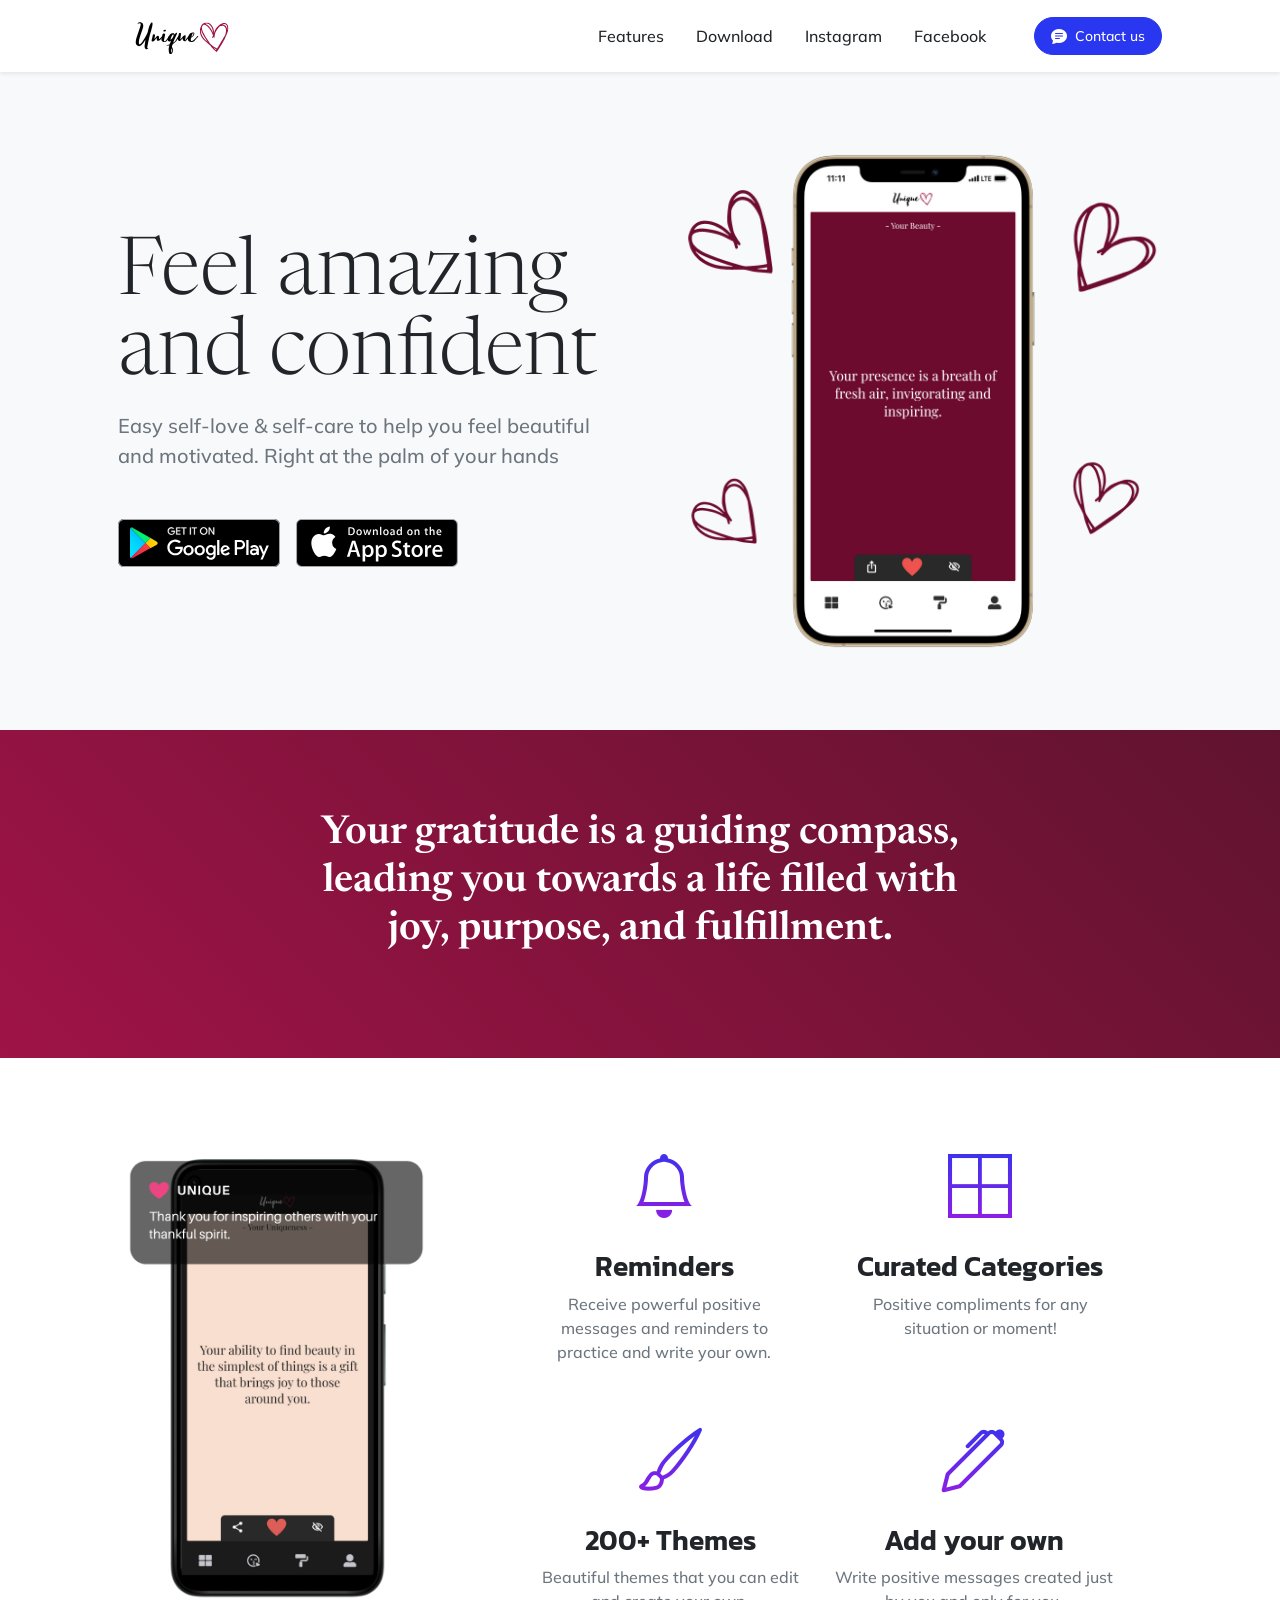
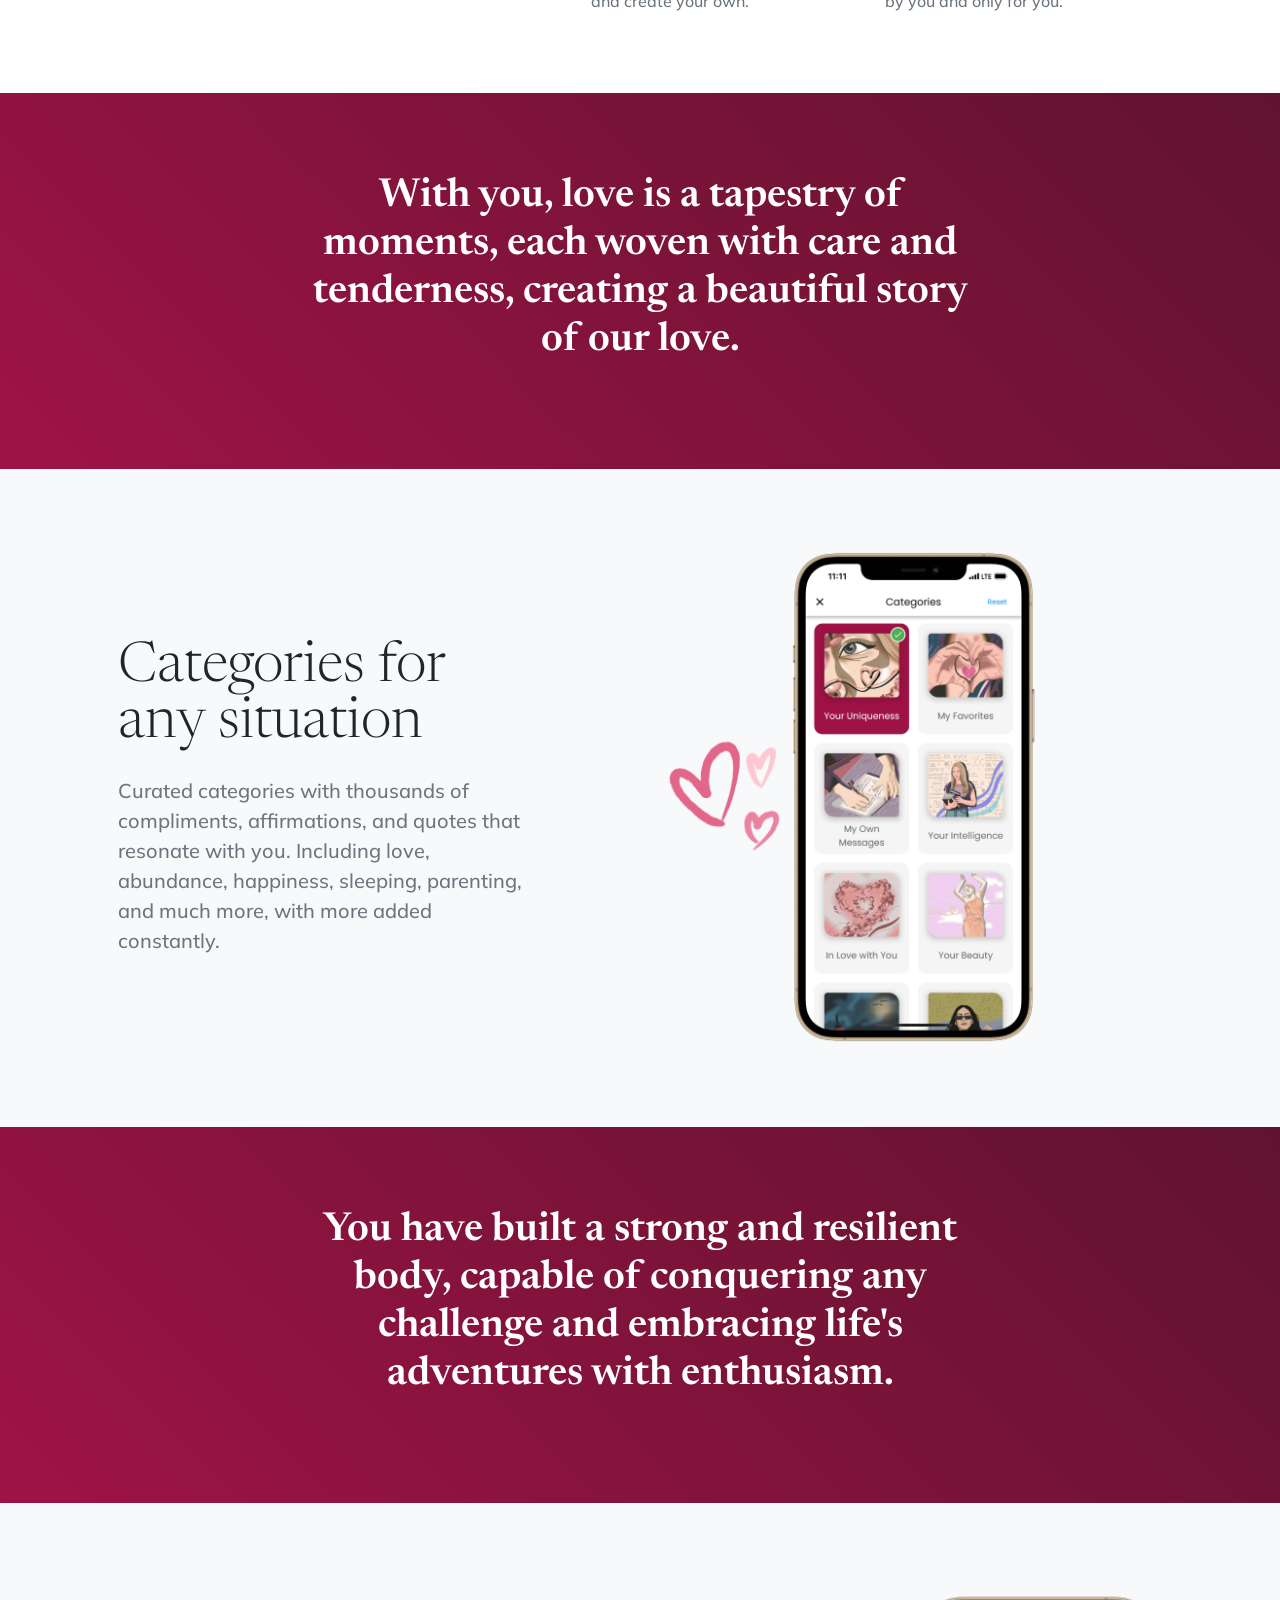
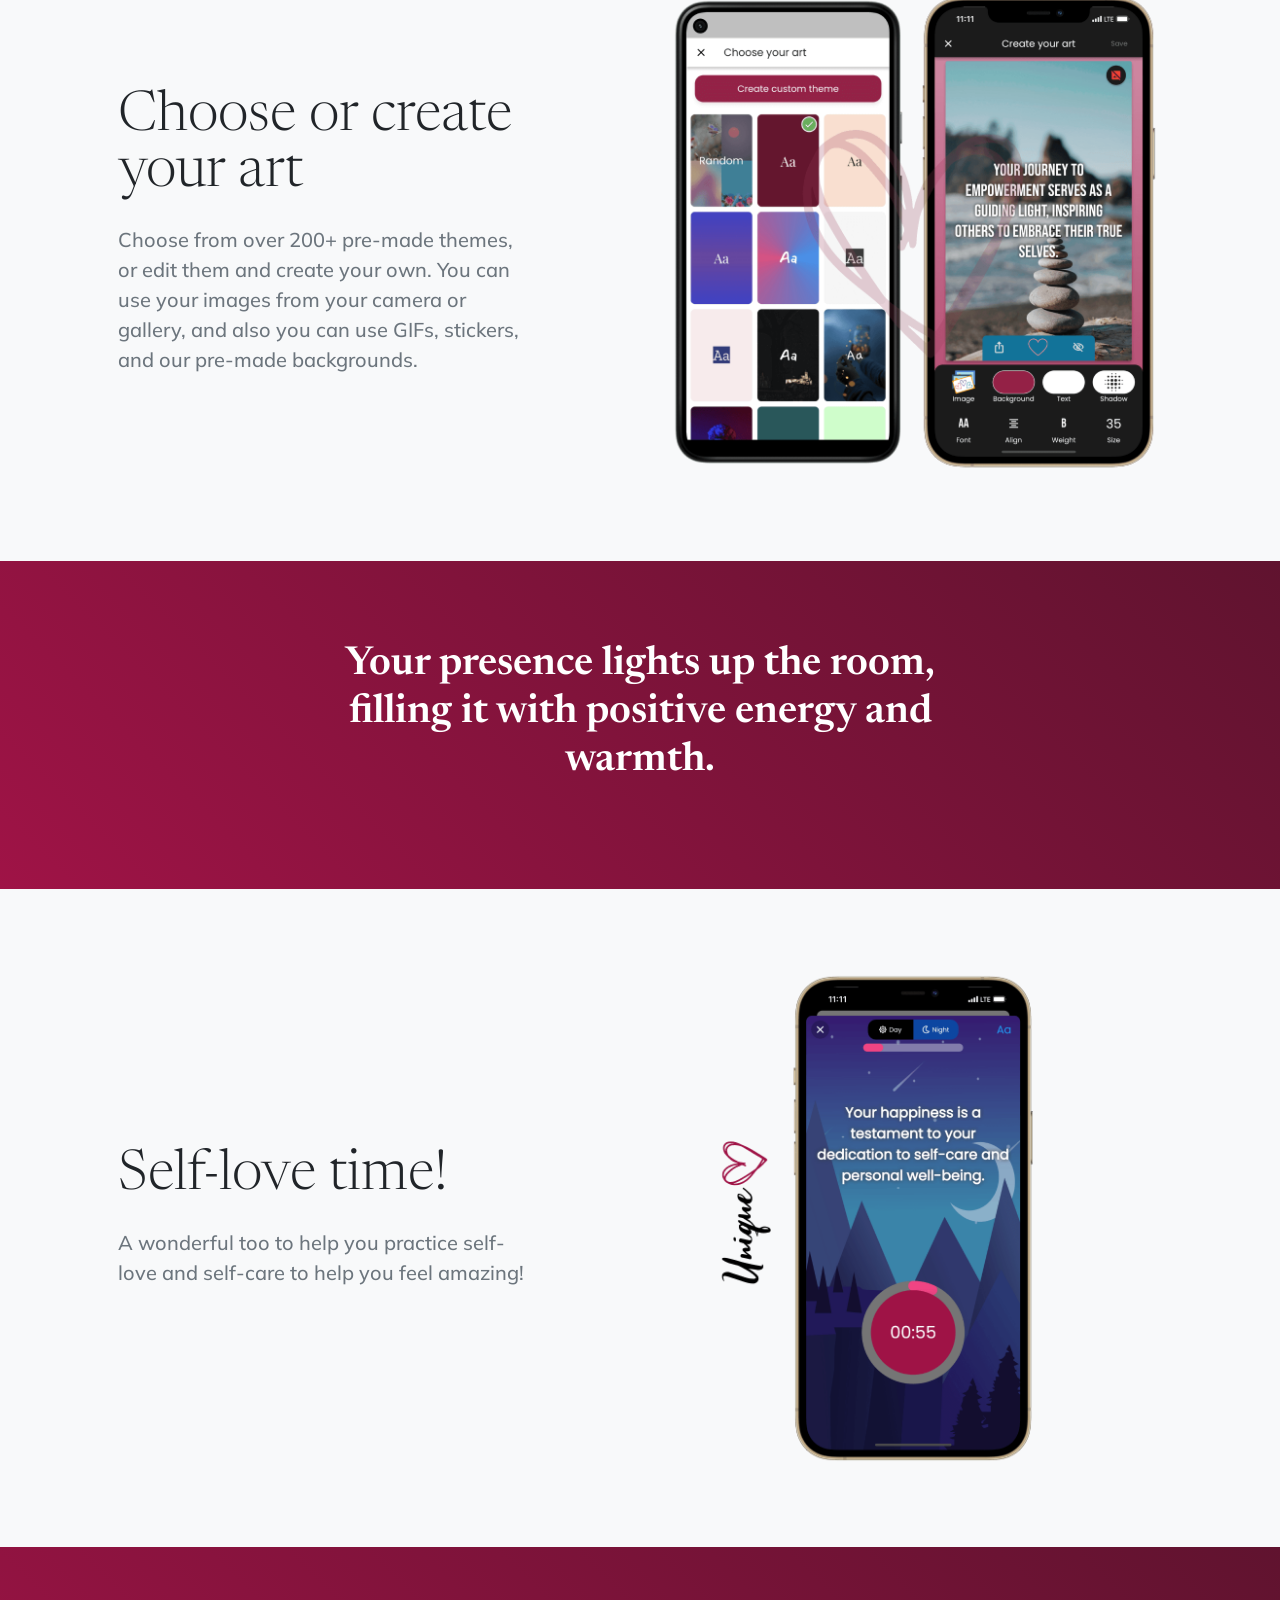
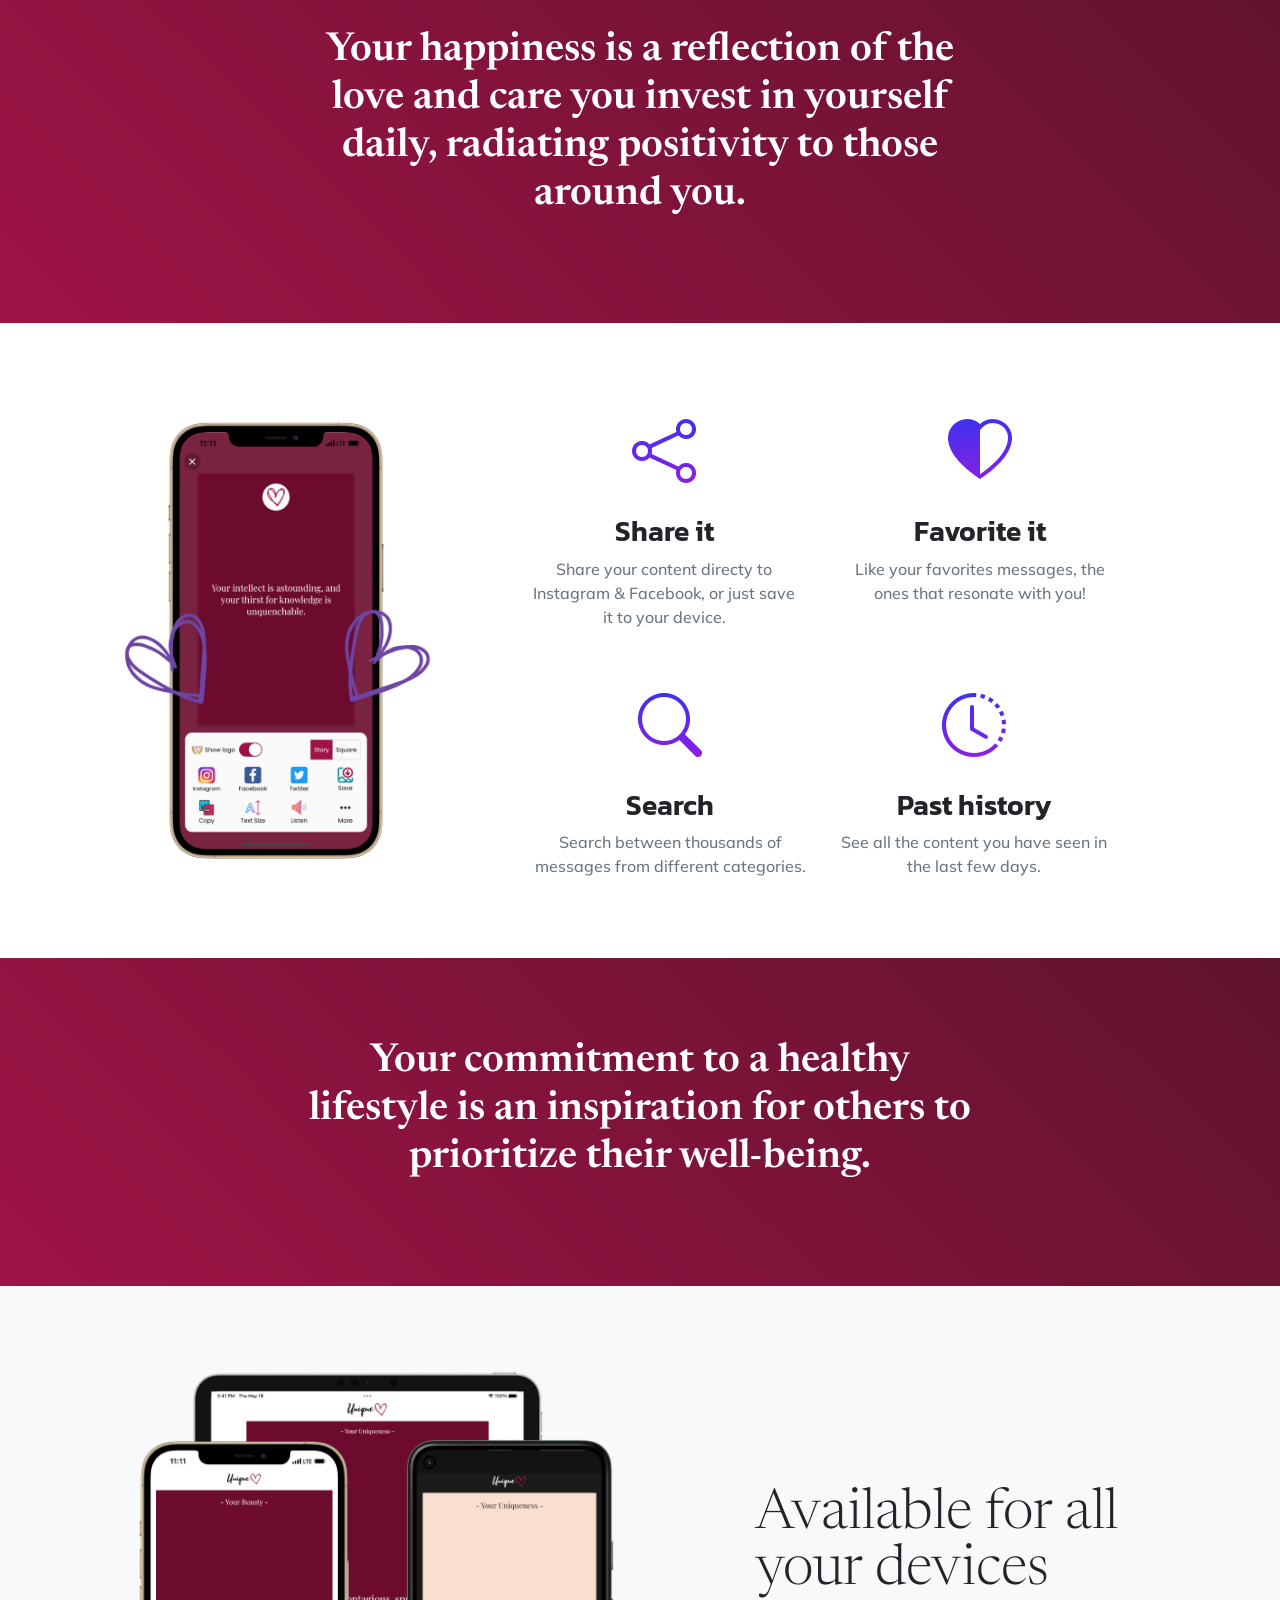
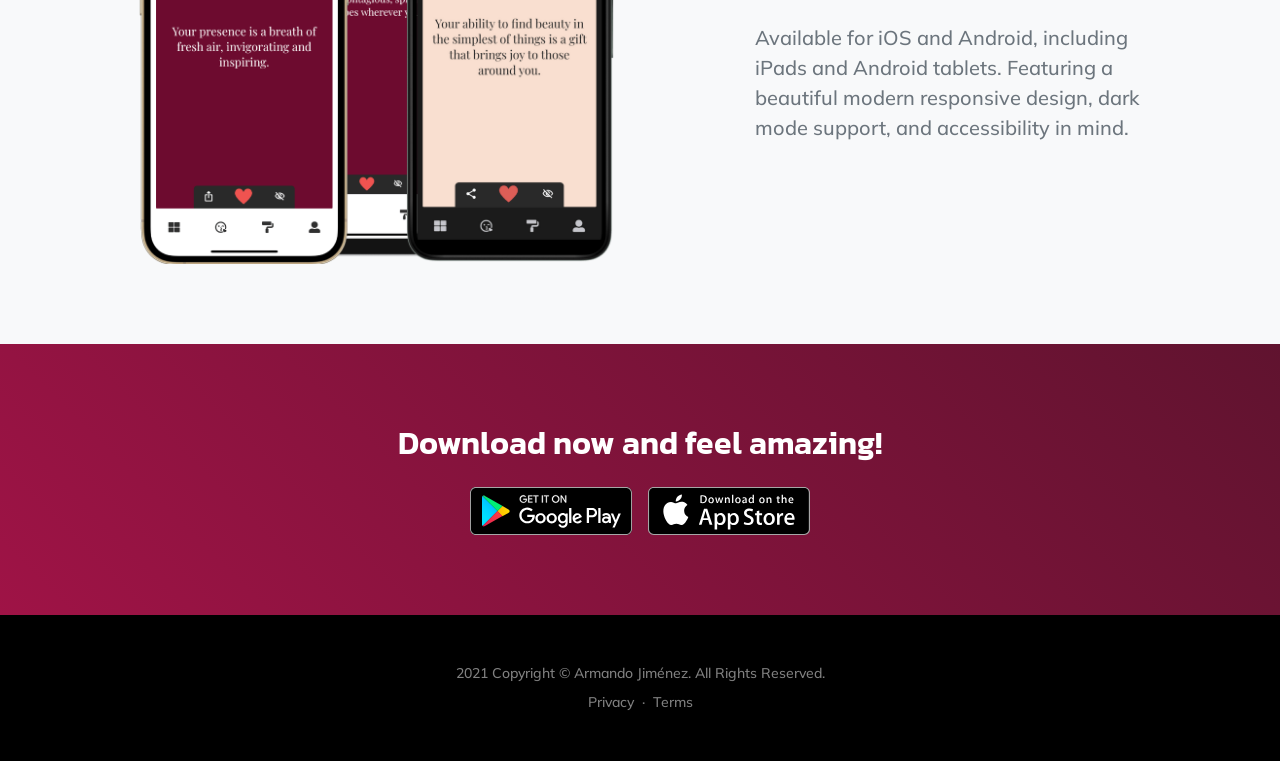
==== index.html @ 0b8b9c2d "initial commit" ====
<!DOCTYPE html>
<html lang="en">
    <head>
        <meta charset="utf-8" />
        <meta name="viewport" content="width=device-width, initial-scale=1, shrink-to-fit=no" />
        <meta property="og:title" content="Unique - Self love & Self care" />
        <meta property="og:type" content="website" />
        <meta property="og:description" content="Feel amazing and confident with compliments, affirmations, & quotes for inspiration." />
        <meta property="og:image" content="https://github.com/armandojimenez/unique-app/assets/img/main.png" />
        <meta name="description" content="Feel amazing and confident with compliments, affirmations, & quotes for inspiration." />
        <meta name="author" content="Armando Jimenez" />
        <meta name="p:domain_verify" content="f61925b1692892ebae96a709e22c1e4a"/>
        <meta name="apple-itunes-app" content="app-id=6449202206">
        <title>Unique - Self love & Self care</title>
        
        <link rel="icon" type="image/x-icon" href="assets/favicon.ico" />
        <!-- Bootstrap icons-->
        <link href="https://cdn.jsdelivr.net/npm/bootstrap-icons@1.5.0/font/bootstrap-icons.css" rel="stylesheet" />
        <!-- Google fonts-->
        <link rel="preconnect" href="https://fonts.gstatic.com" />
        <link href="https://fonts.googleapis.com/css2?family=Newsreader:ital,wght@0,600;1,600&amp;display=swap" rel="stylesheet" />
        <link href="https://fonts.googleapis.com/css2?family=Mulish:ital,wght@0,300;0,500;0,600;0,700;1,300;1,500;1,600;1,700&amp;display=swap" rel="stylesheet" />
        <link href="https://fonts.googleapis.com/css2?family=Kanit:ital,wght@0,400;1,400&amp;display=swap" rel="stylesheet" />
        
        <!-- Core theme CSS (includes Bootstrap)-->
        <link href="css/styles.css" rel="stylesheet" />

        
    </head>
    <body id="page-top">
        <!-- Navigation-->
        <nav class="navbar navbar-expand-lg navbar-light fixed-top shadow-sm" id="mainNav">
            <div class="container px-5">
                <a href="#page-top">
                    <img width="130" src="assets/img/unique_alt_light_en.svg" alt="Kiwi standing on oval">
                </a>
                
                <button class="navbar-toggler" type="button" data-bs-toggle="collapse" data-bs-target="#navbarResponsive" aria-controls="navbarResponsive" aria-expanded="false" aria-label="Toggle navigation">
                    Menu
                    <i class="bi-list"></i>
                </button>
                <div class="collapse navbar-collapse" id="navbarResponsive">
                    <ul class="navbar-nav ms-auto me-4 my-3 my-lg-0">
                        <li class="nav-item"><a class="nav-link me-lg-3" href="#features">Features</a></li>
                        <li class="nav-item"><a class="nav-link me-lg-3" href="#download">Download</a></li>
                        <li class="nav-item"><a class="nav-link me-lg-3" href="https://www.instagram.com/believe.apps/?hl=en" target="_blank">Instagram</a></li>
                        <li class="nav-item"><a class="nav-link me-lg-3" href="https://www.facebook.com/believe.apps" target="_blank">Facebook</a></li>



                    </ul>
                    <button class="btn btn-primary rounded-pill px-3 mb-2 mb-lg-0" data-bs-toggle="modal" data-bs-target="#feedbackModal">
                        <span class="d-flex align-items-center">
                            <i class="bi-chat-text-fill me-2"></i>
                            <span class="small">Contact us</span>
                        </span>
                    </button>
                </div>
            </div>
        </nav>
        <!-- Mashead header-->
        <header class="masthead">
            <div class="container px-5">
                <div class="row gx-5 align-items-center">
                    <div class="col-lg-6">
                        <!-- Mashead text and app badges-->
                        <div class="mb-5 mb-lg-0 text-center text-lg-start">
                            <h1 class="display-1 lh-1 mb-3">Feel amazing and confident</h1>
                            <p class="lead fw-normal text-muted mb-5">Easy self-love & self-care to help you feel beautiful and motivated. Right at the palm of your hands</p>
                            <div class="d-flex flex-column flex-lg-row align-items-center">
                                <a class="me-lg-3 mb-4 mb-lg-0" href="https://play.google.com/store/apps/details?id=dev.armandojimenez.unique"><img class="app-badge" src="assets/img/google-play-badge.svg" alt="..." /></a>
                                <a href="https://apps.apple.com/us/app/unique-self-love-reminders/id6449202206"><img class="app-badge" src="assets/img/app-store-badge.svg" alt="..." /></a>
                            </div>
                        </div>
                    </div>
                    <div class="col-lg-6">
                        <!-- Masthead device mockup feature-->
                        <div class="px-5 px-sm-0 "><img class="img-fluid " src="assets/img/main.png" alt="main app feature image" /></div>

                    </div>
                </div>
            </div>
        </header>
        <!-- Quote/testimonial aside-->
        <aside class="text-center bg-gradient-primary-to-secondary">
            <div class="container px-5">
                <div class="row gx-5 justify-content-center">
                    <div class="col-xl-8">
                        <div class="h2 fs-1 text-white mb-4">Your gratitude is a guiding compass, leading you towards a life filled with joy, purpose, and fulfillment.</div>
                        <!-- <img src="assets/img/tnw-logo.svg" alt="..." style="height: 3rem" /> -->
                    </div>
                </div>
            </div>
        </aside>
        <!-- App features section-->
        <section id="features">
            <div class="container px-5">
                <div class="row gx-5 align-items-center">
                    <div class="col-lg-8 order-lg-1 mb-5 mb-lg-0">
                        <div class="container-fluid px-5">
                            <div class="row gx-5">
                                <div class="col-md-6 mb-5">
                                    <!-- Feature item-->
                                    <div class="text-center">
                                        <i class="bi bi-bell icon-feature text-gradient d-block mb-3"></i>
                                        
                                        <h3 class="font-alt">Reminders</h3>
                                        <p class="text-muted mb-0">Receive powerful positive messages and reminders to practice and write your own.</p>
                                    </div>
                                </div>
                                <div class="col-md-6 mb-5">
                                    <!-- Feature item-->
                                    <div class="text-center">
                                        <i class="bi bi-border-all icon-feature text-gradient d-block mb-3"></i>
                                        <h3 class="font-alt">Curated Categories</h3>
                                        <p class="text-muted mb-0">Positive compliments for any situation or moment!</p>
                                    </div>
                                </div>
                            </div>
                            <div class="row">
                                <div class="col-md-6 mb-5 mb-md-0">
                                    <!-- Feature item-->
                                    <div class="text-center">
                                        <i class="bi bi-brush icon-feature text-gradient d-block mb-3"></i>
                                        <h3 class="font-alt">200+ Themes</h3>
                                        <p class="text-muted mb-0">Beautiful themes that you can edit and create your own.</p>
                                    </div>
                                </div>
                                <div class="col-md-6">
                                    <!-- Feature item-->
                                    <div class="text-center">
                                        <i class="bi bi-pen icon-feature text-gradient d-block mb-3"></i>
                                        <h3 class="font-alt">Add your own</h3>
                                        <p class="text-muted mb-0">Write positive messages created just by you and only for you.</p>
                                    </div>
                                </div>
                            </div>
                        </div>
                    </div>
                    <div class="col-lg-4 order-lg-0">
                        <!-- Features section device mockup-->
                        <div class="px-5 px-sm-0"><img class="img-fluid " src="assets/img/noti_cell.png" alt="main app feature image" /></div>

                    </div>
                </div>
            </div>
        </section>
         <!-- Quote/testimonial aside-->
         <aside class="text-center bg-gradient-primary-to-secondary">
            <div class="container px-5">
                <div class="row gx-5 justify-content-center">
                    <div class="col-xl-8">
                        <div class="h2 fs-1 text-white mb-4">With you, love is a tapestry of moments, each woven with care and tenderness, creating a beautiful story of our love.</div>
                        <!-- <img src="assets/img/tnw-logo.svg" alt="..." style="height: 3rem" /> -->
                    </div>
                </div>
            </div>
        </aside>
         <!-- Basic features section-->
         <section class="bg-light">
            <div class="container px-5">
                <div class="row gx-5 align-items-center justify-content-center justify-content-lg-between">
                    <div class="col-12 col-lg-5">
                        <h2 class="display-4 lh-1 mb-4">Categories for any situation</h2>
                        <p class="lead fw-normal text-muted mb-5 mb-lg-0">Curated categories with thousands of compliments, affirmations, and quotes that resonate with you. Including love, abundance, happiness, sleeping, parenting, and much more, with more added constantly.</p>
                    </div>
                    <div class="col-sm-8 col-md-6">
                        <div class="px-5 px-sm-0"><img class="img-fluid " src="assets/img/categories.png" alt="..." /></div>
                    </div>
                   
                   
                </div>
            </div>
        </section>
         <!-- Quote/testimonial aside-->
         <aside class="text-center bg-gradient-primary-to-secondary">
            <div class="container px-5">
                <div class="row gx-5 justify-content-center">
                    <div class="col-xl-8">
                        <div class="h2 fs-1 text-white mb-4">You have built a strong and resilient body, capable of conquering any challenge and embracing life's adventures with enthusiasm.</div>
                        <!-- <img src="assets/img/tnw-logo.svg" alt="..." style="height: 3rem" /> -->
                    </div>
                </div>
            </div>
        </aside>
         <!-- Basic features section-->
         <section class="bg-light">
            <div class="container px-5">
                <div class="row gx-5 align-items-center justify-content-center justify-content-lg-between">
                    <div class="col-12 col-lg-5">
                        <h2 class="display-4 lh-1 mb-4">Choose or create your art</h2>
                        <p class="lead fw-normal text-muted mb-5 mb-lg-0">Choose from over 200+ pre-made themes, or edit them and create your own. You can use your images from your camera or gallery, and also you can use GIFs, stickers, and our pre-made backgrounds.</p>
                    </div>
                    <div class="col-sm-8 col-md-6">
                        <div class="px-5 px-sm-0"><img class="img-fluid " src="assets/img/themes.png" alt="..." /></div>
                    </div>
                   
                   
                </div>
            </div>
        </section>
          <!-- Quote/testimonial aside-->
          <aside class="text-center bg-gradient-primary-to-secondary">
            <div class="container px-5">
                <div class="row gx-5 justify-content-center">
                    <div class="col-xl-8">
                        <div class="h2 fs-1 text-white mb-4">Your presence lights up the room, filling it with positive energy and warmth.</div>
                        <!-- <img src="assets/img/tnw-logo.svg" alt="..." style="height: 3rem" /> -->
                    </div>
                </div>
            </div>
        </aside>
         <!-- Basic features section-->
         <section class="bg-light">
            <div class="container px-5">
                <div class="row gx-5 align-items-center justify-content-center justify-content-lg-between">
                   
                    <div class="col-12 col-lg-5">
                        <h2 class="display-4 lh-1 mb-4">Self-love time!</h2>
                        <p class="lead fw-normal text-muted mb-5 mb-lg-0">A wonderful too to help you practice self-love and self-care to help you feel amazing!</p>
                    </div>
                    <div class="col-sm-8 col-md-6">
                        <div class="px-5 px-sm-0"><img class="img-fluid " src="assets/img/tools.png" alt="..." /></div>
                    </div>
                   
                   
                   
                </div>
            </div>
        </section>
        <!-- Quote/testimonial aside-->
        <aside class="text-center bg-gradient-primary-to-secondary">
            <div class="container px-5">
                <div class="row gx-5 justify-content-center">
                    <div class="col-xl-8">
                        <div class="h2 fs-1 text-white mb-4">Your happiness is a reflection of the love and care you invest in yourself daily, radiating positivity to those around you.</div>
                        <!-- <img src="assets/img/tnw-logo.svg" alt="..." style="height: 3rem" /> -->
                    </div>
                </div>
            </div>
        </aside>
         <!-- App features section-->
         <section id="features">
            <div class="container px-5">
                <div class="row gx-5 align-items-center">
                    <div class="col-lg-8 order-lg-1 mb-5 mb-lg-0">
                        <div class="container-fluid px-5">
                            <div class="row gx-5">
                                <div class="col-md-6 mb-5">
                                    <!-- Feature item-->
                                    <div class="text-center">
                                        <i class="bi bi-share icon-feature text-gradient d-block mb-3"></i>
                                        
                                        <h3 class="font-alt">Share it</h3>
                                        <p class="text-muted mb-0">Share your content directy to Instagram & Facebook, or just save it to your device.</p>
                                    </div>
                                </div>
                                <div class="col-md-6 mb-5">
                                    <!-- Feature item-->
                                    <div class="text-center">
                                        <i class="bi bi-heart-half icon-feature text-gradient d-block mb-3"></i>
                                        <h3 class="font-alt">Favorite it</h3>
                                        <p class="text-muted mb-0">Like your favorites messages, the ones that resonate with you!</p>
                                    </div>
                                </div>
                            </div>
                            <div class="row">
                                <div class="col-md-6 mb-5 mb-md-0">
                                    <!-- Feature item-->
                                    <div class="text-center">
                                        <i class="bi bi-search icon-feature text-gradient d-block mb-3"></i>
                                        <h3 class="font-alt">Search</h3>
                                        <p class="text-muted mb-0">Search between thousands of messages from different categories.</p>
                                    </div>
                                </div>
                                <div class="col-md-6">
                                    <!-- Feature item-->
                                    <div class="text-center">
                                        <i class="bi bi-clock-history icon-feature text-gradient d-block mb-3"></i>
                                        <h3 class="font-alt">Past history</h3>
                                        <p class="text-muted mb-0">See all the content you have seen in the last few days.</p>
                                    </div>
                                </div>
                            </div>
                        </div>
                    </div>
                    <div class="col-lg-4 order-lg-0">
                        <!-- Features section device mockup-->
                        <div class="px-5 px-sm-0"><img class="img-fluid " src="assets/img/sharing.png" alt="main app feature image" /></div>

                    </div>
                </div>
            </div>
        </section>
        <!-- Quote/testimonial aside-->
        <aside class="text-center bg-gradient-primary-to-secondary">
            <div class="container px-5">
                <div class="row gx-5 justify-content-center">
                    <div class="col-xl-8">
                        <div class="h2 fs-1 text-white mb-4">Your commitment to a healthy lifestyle is an inspiration for others to prioritize their well-being.</div>
                        <!-- <img src="assets/img/tnw-logo.svg" alt="..." style="height: 3rem" /> -->
                    </div>
                </div>
            </div>
        </aside>
        <!-- Basic features section-->
        <section class="bg-light">
            <div class="container px-5">
                <div class="row gx-5 align-items-center justify-content-center justify-content-lg-between">
                    <div class="col-sm-8 col-md-6">
                        <div class="px-5 px-sm-0"><img class="img-fluid " src="assets/img/family.png" alt="..." /></div>
                    </div>
                    <div class="col-12 col-lg-5">
                        <h2 class="display-4 lh-1 mb-4">Available for all your devices</h2>
                        <p class="lead fw-normal text-muted mb-5 mb-lg-0">Available for iOS and Android, including iPads and Android tablets. Featuring a beautiful modern responsive design, dark mode support, and accessibility in mind.</p>
                    </div>
                   
                </div>
            </div>
        </section>
        <!-- Call to action section-->
        <!-- <section class="cta">
            <div class="cta-content">
                <div class="container px-5">
                    <h2 class="text-white display-1 lh-1 mb-4">
                        Start believing.
                        <br />
                        Download now!
                    </h2>
                    <a class="btn btn-outline-light py-3 px-4 rounded-pill" href="#download">Download for free</a>
                </div>
            </div>
        </section> -->
        <!-- App badge section-->
        <section class="bg-gradient-primary-to-secondary" id="download">
            <div class="container px-5">
                <h2 class="text-center text-white font-alt mb-4">Download now and feel amazing!</h2>
                <div class="d-flex flex-column flex-lg-row align-items-center justify-content-center">
                    <a class="me-lg-3 mb-4 mb-lg-0" href="https://play.google.com/store/apps/details?id=dev.armandojimenez.unique"><img class="app-badge" src="assets/img/google-play-badge.svg" alt="..." /></a>
                    <a href="https://apps.apple.com/us/app/unique-self-love-reminders/id6449202206"><img class="app-badge" src="assets/img/app-store-badge.svg" alt="..." /></a>
                </div>
            </div>
        </section>
        <!-- Footer-->
        <i class="fab fa-stack-overflow"></i>
        <footer class="bg-black text-center py-5">
            
            <div class="container px-5">
                
                <div class="text-white-50 small">
                    <div class="mb-2">2021 Copyright &copy; Armando Jiménez. All Rights Reserved.</div>
                    <a href="https://www.privacypolicies.com/live/6c817f22-a990-47e2-a5ee-af0a0a7a664f">Privacy</a>
                    <span class="mx-1">&middot;</span>
                    <a href="https://armandojimenez.dev/believe-terms/index.html">Terms</a>
                    <!-- <span class="mx-1">&middot;</span>
                    <a href="#!">FAQ</a> -->
                </div>
            </div>
        </footer>
        <!-- Feedback modal-->
        <div class="modal fade" id="feedbackModal" tabindex="-1" aria-labelledby="feedbackModalLabel" aria-hidden="true">
            <div class="modal-dialog modal-dialog-centered">
                <div class="modal-content">
                    <div class="modal-header bg-gradient-primary-to-secondary p-4">
                        <h5 class="modal-title font-alt text-white" id="feedbackModalLabel">Contact us</h5>
                        <button class="btn-close btn-close-white" type="button" data-bs-dismiss="modal" aria-label="Close"></button>
                    </div>
                    <div class="modal-body border-0 p-4">
                        <form action="https://formspree.io/f/xdoyzjgr" method="POST">
                            <div class="form-floating mb-4">
                                <input class="form-control" id="inputName" type="text" placeholder="Enter your name..." name="_name"/>
                                <label for="inputName">Name</label>
                            </div>
                            <div class="form-floating mb-4">
                                <input class="form-control" id="inputEmail" type="email" placeholder="name@example.com" name="_replyto" />
                                <label for="inputEmail">Email address</label>
                            </div>
                           
                            <div class="form-floating mb-4">
                                <textarea class="form-control" id="inputMessage" placeholder="Enter your message here..." style="height: 10rem" name="message"></textarea>
                                <label for="inputMessage">Message</label>
                            </div>
                            <div class="d-grid"><button class="btn btn-primary rounded-pill py-3" type="submit">Submit</button></div>
                        </form>
                    </div>
                </div>
            </div>
        </div>
        <!-- Bootstrap core JS-->
        <script src="https://cdn.jsdelivr.net/npm/bootstrap@5.0.1/dist/js/bootstrap.bundle.min.js"></script>
        <!-- Core theme JS-->
        <script src="js/scripts.js"></script>
    </body>
</html>
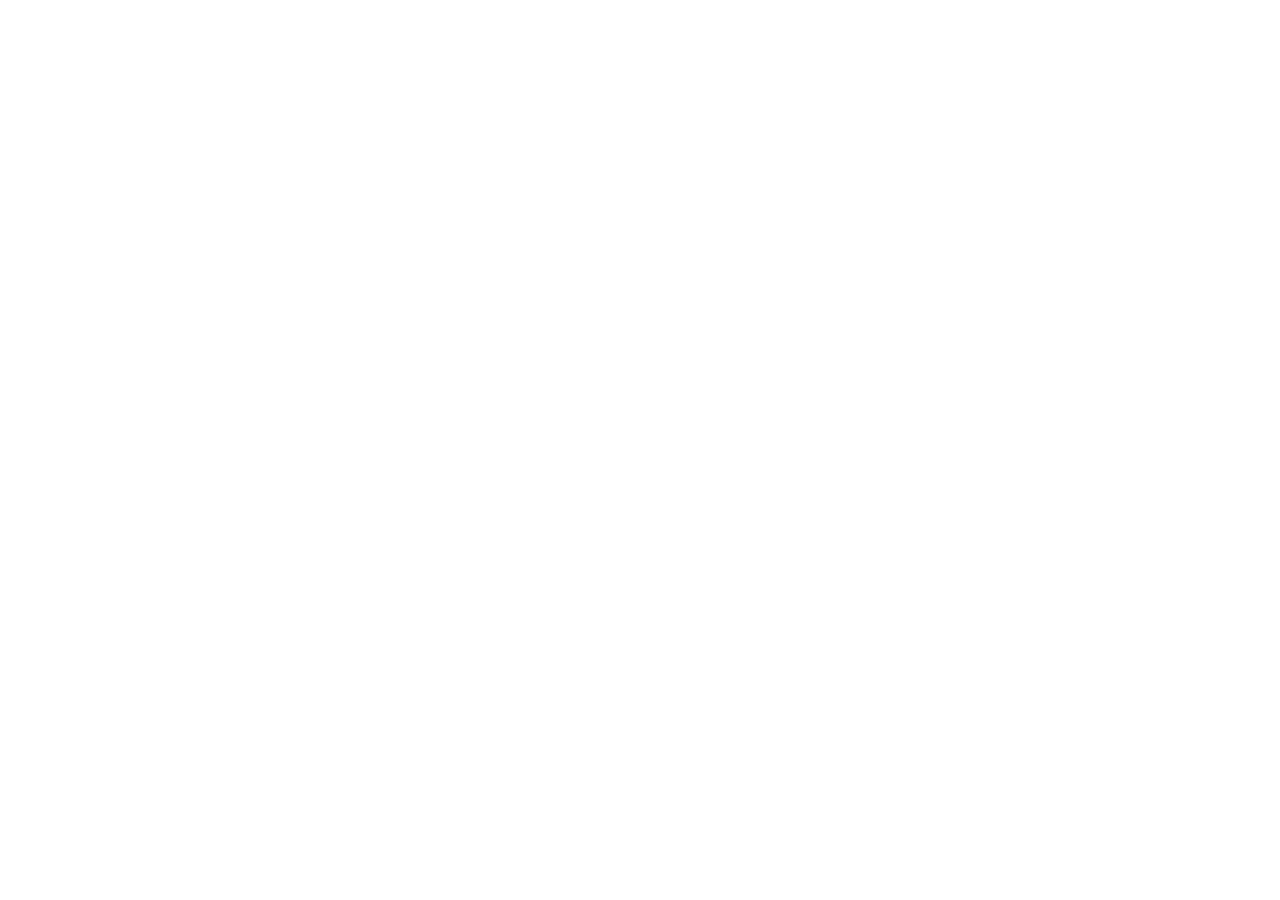
==== commit 7aa3f9cd: "Redirect legacy Unique landing" ====
--- a/index.html
+++ b/index.html
@@ -1,394 +1,28 @@
-<!DOCTYPE html>
+<!doctype html>
+<!-- Permanent redirect stub for Unique's move from /unique-app/ to /unique/.
+     GitHub Pages cannot emit an HTTP 301, so canonical + instant refresh +
+     location.replace preserve the shipped legacy URL. Do not remove this
+     repository while an app binary or store listing can still link here. -->
 <html lang="en">
-    <head>
-        <meta charset="utf-8" />
-        <meta name="viewport" content="width=device-width, initial-scale=1, shrink-to-fit=no" />
-        <meta property="og:title" content="Unique - Self love & Self care" />
-        <meta property="og:type" content="website" />
-        <meta property="og:description" content="Feel amazing and confident with compliments, affirmations, & quotes for inspiration." />
-        <meta property="og:image" content="https://github.com/armandojimenez/unique-app/assets/img/main.png" />
-        <meta name="description" content="Feel amazing and confident with compliments, affirmations, & quotes for inspiration." />
-        <meta name="author" content="Armando Jimenez" />
-        <meta name="p:domain_verify" content="f61925b1692892ebae96a709e22c1e4a"/>
-        <meta name="apple-itunes-app" content="app-id=6449202206">
-        <title>Unique - Self love & Self care</title>
-        
-        <link rel="icon" type="image/x-icon" href="assets/favicon.ico" />
-        <!-- Bootstrap icons-->
-        <link href="https://cdn.jsdelivr.net/npm/bootstrap-icons@1.5.0/font/bootstrap-icons.css" rel="stylesheet" />
-        <!-- Google fonts-->
-        <link rel="preconnect" href="https://fonts.gstatic.com" />
-        <link href="https://fonts.googleapis.com/css2?family=Newsreader:ital,wght@0,600;1,600&amp;display=swap" rel="stylesheet" />
-        <link href="https://fonts.googleapis.com/css2?family=Mulish:ital,wght@0,300;0,500;0,600;0,700;1,300;1,500;1,600;1,700&amp;display=swap" rel="stylesheet" />
-        <link href="https://fonts.googleapis.com/css2?family=Kanit:ital,wght@0,400;1,400&amp;display=swap" rel="stylesheet" />
-        
-        <!-- Core theme CSS (includes Bootstrap)-->
-        <link href="css/styles.css" rel="stylesheet" />
-
-        
-    </head>
-    <body id="page-top">
-        <!-- Navigation-->
-        <nav class="navbar navbar-expand-lg navbar-light fixed-top shadow-sm" id="mainNav">
-            <div class="container px-5">
-                <a href="#page-top">
-                    <img width="130" src="assets/img/unique_alt_light_en.svg" alt="Kiwi standing on oval">
-                </a>
-                
-                <button class="navbar-toggler" type="button" data-bs-toggle="collapse" data-bs-target="#navbarResponsive" aria-controls="navbarResponsive" aria-expanded="false" aria-label="Toggle navigation">
-                    Menu
-                    <i class="bi-list"></i>
-                </button>
-                <div class="collapse navbar-collapse" id="navbarResponsive">
-                    <ul class="navbar-nav ms-auto me-4 my-3 my-lg-0">
-                        <li class="nav-item"><a class="nav-link me-lg-3" href="#features">Features</a></li>
-                        <li class="nav-item"><a class="nav-link me-lg-3" href="#download">Download</a></li>
-                        <li class="nav-item"><a class="nav-link me-lg-3" href="https://www.instagram.com/believe.apps/?hl=en" target="_blank">Instagram</a></li>
-                        <li class="nav-item"><a class="nav-link me-lg-3" href="https://www.facebook.com/believe.apps" target="_blank">Facebook</a></li>
-
-
-
-                    </ul>
-                    <button class="btn btn-primary rounded-pill px-3 mb-2 mb-lg-0" data-bs-toggle="modal" data-bs-target="#feedbackModal">
-                        <span class="d-flex align-items-center">
-                            <i class="bi-chat-text-fill me-2"></i>
-                            <span class="small">Contact us</span>
-                        </span>
-                    </button>
-                </div>
-            </div>
-        </nav>
-        <!-- Mashead header-->
-        <header class="masthead">
-            <div class="container px-5">
-                <div class="row gx-5 align-items-center">
-                    <div class="col-lg-6">
-                        <!-- Mashead text and app badges-->
-                        <div class="mb-5 mb-lg-0 text-center text-lg-start">
-                            <h1 class="display-1 lh-1 mb-3">Feel amazing and confident</h1>
-                            <p class="lead fw-normal text-muted mb-5">Easy self-love & self-care to help you feel beautiful and motivated. Right at the palm of your hands</p>
-                            <div class="d-flex flex-column flex-lg-row align-items-center">
-                                <a class="me-lg-3 mb-4 mb-lg-0" href="https://play.google.com/store/apps/details?id=dev.armandojimenez.unique"><img class="app-badge" src="assets/img/google-play-badge.svg" alt="..." /></a>
-                                <a href="https://apps.apple.com/us/app/unique-self-love-reminders/id6449202206"><img class="app-badge" src="assets/img/app-store-badge.svg" alt="..." /></a>
-                            </div>
-                        </div>
-                    </div>
-                    <div class="col-lg-6">
-                        <!-- Masthead device mockup feature-->
-                        <div class="px-5 px-sm-0 "><img class="img-fluid " src="assets/img/main.png" alt="main app feature image" /></div>
-
-                    </div>
-                </div>
-            </div>
-        </header>
-        <!-- Quote/testimonial aside-->
-        <aside class="text-center bg-gradient-primary-to-secondary">
-            <div class="container px-5">
-                <div class="row gx-5 justify-content-center">
-                    <div class="col-xl-8">
-                        <div class="h2 fs-1 text-white mb-4">Your gratitude is a guiding compass, leading you towards a life filled with joy, purpose, and fulfillment.</div>
-                        <!-- <img src="assets/img/tnw-logo.svg" alt="..." style="height: 3rem" /> -->
-                    </div>
-                </div>
-            </div>
-        </aside>
-        <!-- App features section-->
-        <section id="features">
-            <div class="container px-5">
-                <div class="row gx-5 align-items-center">
-                    <div class="col-lg-8 order-lg-1 mb-5 mb-lg-0">
-                        <div class="container-fluid px-5">
-                            <div class="row gx-5">
-                                <div class="col-md-6 mb-5">
-                                    <!-- Feature item-->
-                                    <div class="text-center">
-                                        <i class="bi bi-bell icon-feature text-gradient d-block mb-3"></i>
-                                        
-                                        <h3 class="font-alt">Reminders</h3>
-                                        <p class="text-muted mb-0">Receive powerful positive messages and reminders to practice and write your own.</p>
-                                    </div>
-                                </div>
-                                <div class="col-md-6 mb-5">
-                                    <!-- Feature item-->
-                                    <div class="text-center">
-                                        <i class="bi bi-border-all icon-feature text-gradient d-block mb-3"></i>
-                                        <h3 class="font-alt">Curated Categories</h3>
-                                        <p class="text-muted mb-0">Positive compliments for any situation or moment!</p>
-                                    </div>
-                                </div>
-                            </div>
-                            <div class="row">
-                                <div class="col-md-6 mb-5 mb-md-0">
-                                    <!-- Feature item-->
-                                    <div class="text-center">
-                                        <i class="bi bi-brush icon-feature text-gradient d-block mb-3"></i>
-                                        <h3 class="font-alt">200+ Themes</h3>
-                                        <p class="text-muted mb-0">Beautiful themes that you can edit and create your own.</p>
-                                    </div>
-                                </div>
-                                <div class="col-md-6">
-                                    <!-- Feature item-->
-                                    <div class="text-center">
-                                        <i class="bi bi-pen icon-feature text-gradient d-block mb-3"></i>
-                                        <h3 class="font-alt">Add your own</h3>
-                                        <p class="text-muted mb-0">Write positive messages created just by you and only for you.</p>
-                                    </div>
-                                </div>
-                            </div>
-                        </div>
-                    </div>
-                    <div class="col-lg-4 order-lg-0">
-                        <!-- Features section device mockup-->
-                        <div class="px-5 px-sm-0"><img class="img-fluid " src="assets/img/noti_cell.png" alt="main app feature image" /></div>
-
-                    </div>
-                </div>
-            </div>
-        </section>
-         <!-- Quote/testimonial aside-->
-         <aside class="text-center bg-gradient-primary-to-secondary">
-            <div class="container px-5">
-                <div class="row gx-5 justify-content-center">
-                    <div class="col-xl-8">
-                        <div class="h2 fs-1 text-white mb-4">With you, love is a tapestry of moments, each woven with care and tenderness, creating a beautiful story of our love.</div>
-                        <!-- <img src="assets/img/tnw-logo.svg" alt="..." style="height: 3rem" /> -->
-                    </div>
-                </div>
-            </div>
-        </aside>
-         <!-- Basic features section-->
-         <section class="bg-light">
-            <div class="container px-5">
-                <div class="row gx-5 align-items-center justify-content-center justify-content-lg-between">
-                    <div class="col-12 col-lg-5">
-                        <h2 class="display-4 lh-1 mb-4">Categories for any situation</h2>
-                        <p class="lead fw-normal text-muted mb-5 mb-lg-0">Curated categories with thousands of compliments, affirmations, and quotes that resonate with you. Including love, abundance, happiness, sleeping, parenting, and much more, with more added constantly.</p>
-                    </div>
-                    <div class="col-sm-8 col-md-6">
-                        <div class="px-5 px-sm-0"><img class="img-fluid " src="assets/img/categories.png" alt="..." /></div>
-                    </div>
-                   
-                   
-                </div>
-            </div>
-        </section>
-         <!-- Quote/testimonial aside-->
-         <aside class="text-center bg-gradient-primary-to-secondary">
-            <div class="container px-5">
-                <div class="row gx-5 justify-content-center">
-                    <div class="col-xl-8">
-                        <div class="h2 fs-1 text-white mb-4">You have built a strong and resilient body, capable of conquering any challenge and embracing life's adventures with enthusiasm.</div>
-                        <!-- <img src="assets/img/tnw-logo.svg" alt="..." style="height: 3rem" /> -->
-                    </div>
-                </div>
-            </div>
-        </aside>
-         <!-- Basic features section-->
-         <section class="bg-light">
-            <div class="container px-5">
-                <div class="row gx-5 align-items-center justify-content-center justify-content-lg-between">
-                    <div class="col-12 col-lg-5">
-                        <h2 class="display-4 lh-1 mb-4">Choose or create your art</h2>
-                        <p class="lead fw-normal text-muted mb-5 mb-lg-0">Choose from over 200+ pre-made themes, or edit them and create your own. You can use your images from your camera or gallery, and also you can use GIFs, stickers, and our pre-made backgrounds.</p>
-                    </div>
-                    <div class="col-sm-8 col-md-6">
-                        <div class="px-5 px-sm-0"><img class="img-fluid " src="assets/img/themes.png" alt="..." /></div>
-                    </div>
-                   
-                   
-                </div>
-            </div>
-        </section>
-          <!-- Quote/testimonial aside-->
-          <aside class="text-center bg-gradient-primary-to-secondary">
-            <div class="container px-5">
-                <div class="row gx-5 justify-content-center">
-                    <div class="col-xl-8">
-                        <div class="h2 fs-1 text-white mb-4">Your presence lights up the room, filling it with positive energy and warmth.</div>
-                        <!-- <img src="assets/img/tnw-logo.svg" alt="..." style="height: 3rem" /> -->
-                    </div>
-                </div>
-            </div>
-        </aside>
-         <!-- Basic features section-->
-         <section class="bg-light">
-            <div class="container px-5">
-                <div class="row gx-5 align-items-center justify-content-center justify-content-lg-between">
-                   
-                    <div class="col-12 col-lg-5">
-                        <h2 class="display-4 lh-1 mb-4">Self-love time!</h2>
-                        <p class="lead fw-normal text-muted mb-5 mb-lg-0">A wonderful too to help you practice self-love and self-care to help you feel amazing!</p>
-                    </div>
-                    <div class="col-sm-8 col-md-6">
-                        <div class="px-5 px-sm-0"><img class="img-fluid " src="assets/img/tools.png" alt="..." /></div>
-                    </div>
-                   
-                   
-                   
-                </div>
-            </div>
-        </section>
-        <!-- Quote/testimonial aside-->
-        <aside class="text-center bg-gradient-primary-to-secondary">
-            <div class="container px-5">
-                <div class="row gx-5 justify-content-center">
-                    <div class="col-xl-8">
-                        <div class="h2 fs-1 text-white mb-4">Your happiness is a reflection of the love and care you invest in yourself daily, radiating positivity to those around you.</div>
-                        <!-- <img src="assets/img/tnw-logo.svg" alt="..." style="height: 3rem" /> -->
-                    </div>
-                </div>
-            </div>
-        </aside>
-         <!-- App features section-->
-         <section id="features">
-            <div class="container px-5">
-                <div class="row gx-5 align-items-center">
-                    <div class="col-lg-8 order-lg-1 mb-5 mb-lg-0">
-                        <div class="container-fluid px-5">
-                            <div class="row gx-5">
-                                <div class="col-md-6 mb-5">
-                                    <!-- Feature item-->
-                                    <div class="text-center">
-                                        <i class="bi bi-share icon-feature text-gradient d-block mb-3"></i>
-                                        
-                                        <h3 class="font-alt">Share it</h3>
-                                        <p class="text-muted mb-0">Share your content directy to Instagram & Facebook, or just save it to your device.</p>
-                                    </div>
-                                </div>
-                                <div class="col-md-6 mb-5">
-                                    <!-- Feature item-->
-                                    <div class="text-center">
-                                        <i class="bi bi-heart-half icon-feature text-gradient d-block mb-3"></i>
-                                        <h3 class="font-alt">Favorite it</h3>
-                                        <p class="text-muted mb-0">Like your favorites messages, the ones that resonate with you!</p>
-                                    </div>
-                                </div>
-                            </div>
-                            <div class="row">
-                                <div class="col-md-6 mb-5 mb-md-0">
-                                    <!-- Feature item-->
-                                    <div class="text-center">
-                                        <i class="bi bi-search icon-feature text-gradient d-block mb-3"></i>
-                                        <h3 class="font-alt">Search</h3>
-                                        <p class="text-muted mb-0">Search between thousands of messages from different categories.</p>
-                                    </div>
-                                </div>
-                                <div class="col-md-6">
-                                    <!-- Feature item-->
-                                    <div class="text-center">
-                                        <i class="bi bi-clock-history icon-feature text-gradient d-block mb-3"></i>
-                                        <h3 class="font-alt">Past history</h3>
-                                        <p class="text-muted mb-0">See all the content you have seen in the last few days.</p>
-                                    </div>
-                                </div>
-                            </div>
-                        </div>
-                    </div>
-                    <div class="col-lg-4 order-lg-0">
-                        <!-- Features section device mockup-->
-                        <div class="px-5 px-sm-0"><img class="img-fluid " src="assets/img/sharing.png" alt="main app feature image" /></div>
-
-                    </div>
-                </div>
-            </div>
-        </section>
-        <!-- Quote/testimonial aside-->
-        <aside class="text-center bg-gradient-primary-to-secondary">
-            <div class="container px-5">
-                <div class="row gx-5 justify-content-center">
-                    <div class="col-xl-8">
-                        <div class="h2 fs-1 text-white mb-4">Your commitment to a healthy lifestyle is an inspiration for others to prioritize their well-being.</div>
-                        <!-- <img src="assets/img/tnw-logo.svg" alt="..." style="height: 3rem" /> -->
-                    </div>
-                </div>
-            </div>
-        </aside>
-        <!-- Basic features section-->
-        <section class="bg-light">
-            <div class="container px-5">
-                <div class="row gx-5 align-items-center justify-content-center justify-content-lg-between">
-                    <div class="col-sm-8 col-md-6">
-                        <div class="px-5 px-sm-0"><img class="img-fluid " src="assets/img/family.png" alt="..." /></div>
-                    </div>
-                    <div class="col-12 col-lg-5">
-                        <h2 class="display-4 lh-1 mb-4">Available for all your devices</h2>
-                        <p class="lead fw-normal text-muted mb-5 mb-lg-0">Available for iOS and Android, including iPads and Android tablets. Featuring a beautiful modern responsive design, dark mode support, and accessibility in mind.</p>
-                    </div>
-                   
-                </div>
-            </div>
-        </section>
-        <!-- Call to action section-->
-        <!-- <section class="cta">
-            <div class="cta-content">
-                <div class="container px-5">
-                    <h2 class="text-white display-1 lh-1 mb-4">
-                        Start believing.
-                        <br />
-                        Download now!
-                    </h2>
-                    <a class="btn btn-outline-light py-3 px-4 rounded-pill" href="#download">Download for free</a>
-                </div>
-            </div>
-        </section> -->
-        <!-- App badge section-->
-        <section class="bg-gradient-primary-to-secondary" id="download">
-            <div class="container px-5">
-                <h2 class="text-center text-white font-alt mb-4">Download now and feel amazing!</h2>
-                <div class="d-flex flex-column flex-lg-row align-items-center justify-content-center">
-                    <a class="me-lg-3 mb-4 mb-lg-0" href="https://play.google.com/store/apps/details?id=dev.armandojimenez.unique"><img class="app-badge" src="assets/img/google-play-badge.svg" alt="..." /></a>
-                    <a href="https://apps.apple.com/us/app/unique-self-love-reminders/id6449202206"><img class="app-badge" src="assets/img/app-store-badge.svg" alt="..." /></a>
-                </div>
-            </div>
-        </section>
-        <!-- Footer-->
-        <i class="fab fa-stack-overflow"></i>
-        <footer class="bg-black text-center py-5">
-            
-            <div class="container px-5">
-                
-                <div class="text-white-50 small">
-                    <div class="mb-2">2021 Copyright &copy; Armando Jiménez. All Rights Reserved.</div>
-                    <a href="https://www.privacypolicies.com/live/6c817f22-a990-47e2-a5ee-af0a0a7a664f">Privacy</a>
-                    <span class="mx-1">&middot;</span>
-                    <a href="https://armandojimenez.dev/believe-terms/index.html">Terms</a>
-                    <!-- <span class="mx-1">&middot;</span>
-                    <a href="#!">FAQ</a> -->
-                </div>
-            </div>
-        </footer>
-        <!-- Feedback modal-->
-        <div class="modal fade" id="feedbackModal" tabindex="-1" aria-labelledby="feedbackModalLabel" aria-hidden="true">
-            <div class="modal-dialog modal-dialog-centered">
-                <div class="modal-content">
-                    <div class="modal-header bg-gradient-primary-to-secondary p-4">
-                        <h5 class="modal-title font-alt text-white" id="feedbackModalLabel">Contact us</h5>
-                        <button class="btn-close btn-close-white" type="button" data-bs-dismiss="modal" aria-label="Close"></button>
-                    </div>
-                    <div class="modal-body border-0 p-4">
-                        <form action="https://formspree.io/f/xdoyzjgr" method="POST">
-                            <div class="form-floating mb-4">
-                                <input class="form-control" id="inputName" type="text" placeholder="Enter your name..." name="_name"/>
-                                <label for="inputName">Name</label>
-                            </div>
-                            <div class="form-floating mb-4">
-                                <input class="form-control" id="inputEmail" type="email" placeholder="name@example.com" name="_replyto" />
-                                <label for="inputEmail">Email address</label>
-                            </div>
-                           
-                            <div class="form-floating mb-4">
-                                <textarea class="form-control" id="inputMessage" placeholder="Enter your message here..." style="height: 10rem" name="message"></textarea>
-                                <label for="inputMessage">Message</label>
-                            </div>
-                            <div class="d-grid"><button class="btn btn-primary rounded-pill py-3" type="submit">Submit</button></div>
-                        </form>
-                    </div>
-                </div>
-            </div>
-        </div>
-        <!-- Bootstrap core JS-->
-        <script src="https://cdn.jsdelivr.net/npm/bootstrap@5.0.1/dist/js/bootstrap.bundle.min.js"></script>
-        <!-- Core theme JS-->
-        <script src="js/scripts.js"></script>
-    </body>
+  <head>
+    <meta charset="utf-8" />
+    <meta name="viewport" content="width=device-width, initial-scale=1" />
+    <title>Unique has moved</title>
+    <meta
+      http-equiv="refresh"
+      content="0; url=https://armandojimenez.dev/unique/"
+    />
+    <link rel="canonical" href="https://armandojimenez.dev/unique/" />
+    <meta name="robots" content="noindex, follow" />
+    <script>
+      location.replace('https://armandojimenez.dev/unique/');
+    </script>
+  </head>
+  <body>
+    <p>
+      <a href="https://armandojimenez.dev/unique/">
+        Unique has moved here.
+      </a>
+    </p>
+  </body>
 </html>
